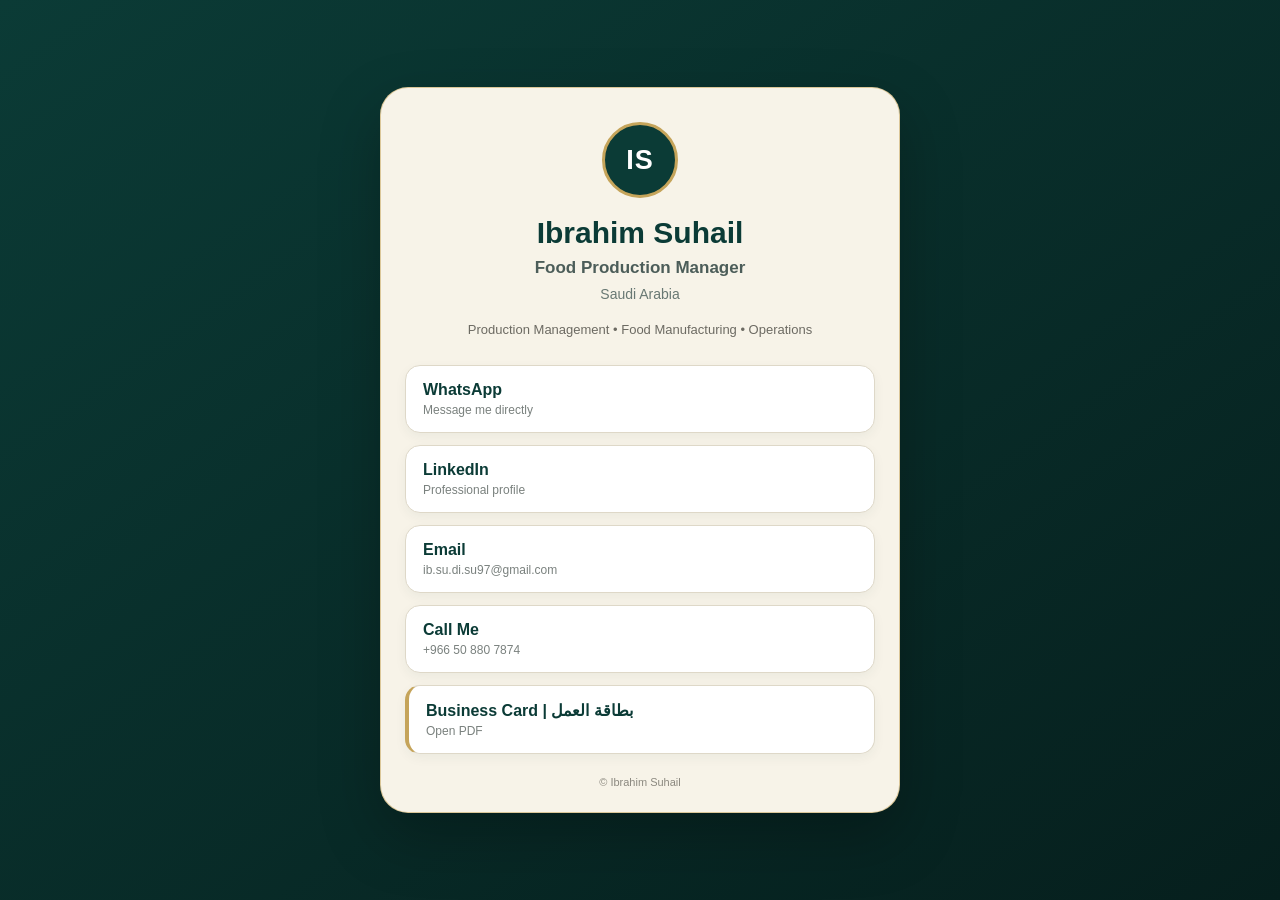
==== index.html @ ab5bf085 "Remove placeholder note for CV button Removed note about CV button placeholder." ====
<!doctype html>
<html lang="en" dir="ltr">
<head>
  <meta charset="utf-8">
  <meta name="viewport" content="width=device-width, initial-scale=1">
  <meta name="theme-color" content="#0b3b36">
  <meta name="description" content="Ibrahim Suhail — Food Production Manager | Saudi Arabia">
  <title>Ibrahim Suhail | Food Production Manager</title>
  <link rel="stylesheet" href="style.css">
</head>
<body>
  <main class="wrap">
    <section class="card">
      <div class="monogram">IS</div>
      <h1>Ibrahim Suhail</h1>
      <h2>Food Production Manager</h2>
      <p class="location">Saudi Arabia</p>
      <p class="tagline">Production Management • Food Manufacturing • Operations</p>

      <nav class="links" aria-label="Professional links">
        <a class="link" href="https://wa.me/966508807874?text=Hello%20Ibrahim%20Suhail%2C%20I%20would%20like%20to%20contact%20you." target="_blank" rel="noopener">
          <span>WhatsApp</span><small>Message me directly</small>
        </a>
        <a class="link" href="https://www.linkedin.com/in/ibrahim-suhail-802161335" target="_blank" rel="noopener">
          <span>LinkedIn</span><small>Professional profile</small>
        </a>
        <a class="link" href="mailto:ib.su.di.su97@gmail.com">
          <span>Email</span><small>ib.su.di.su97@gmail.com</small>
        </a>
        <a class="link" href="tel:+966508807874">
          <span>Call Me</span><small>+966 50 880 7874</small>
        </a>
       
        <a class="link file" href="assets/Ibrahim_Suhail_Business_Card.pdf" target="_blank">
          <span>Business Card | بطاقة العمل</span><small>Open PDF</small>
        </a>
      </nav>

      <footer>© Ibrahim Suhail</footer>
    </section>
  </main>
</body>
</html>
---- style.css ----
*{box-sizing:border-box}
:root{--green:#0b3b36;--green2:#105249;--gold:#c5a45a;--cream:#f7f3e8;--ink:#17312d}
html,body{margin:0;min-height:100%;font-family:Arial,"Helvetica Neue",sans-serif;background:linear-gradient(145deg,var(--green),#061f1d);color:var(--ink)}
body{min-height:100vh;display:grid;place-items:center;padding:28px 16px}
.wrap{width:min(100%,520px)}
.card{background:var(--cream);border:1px solid rgba(197,164,90,.55);border-radius:28px;padding:34px 24px 24px;box-shadow:0 24px 60px rgba(0,0,0,.25);text-align:center}
.monogram{width:76px;height:76px;border-radius:50%;display:grid;place-items:center;margin:0 auto 18px;background:var(--green);color:#fff;border:3px solid var(--gold);font-size:27px;font-weight:700;letter-spacing:1px}
h1{margin:0;font-size:30px;color:var(--green)}
h2{margin:8px 0 0;font-size:17px;font-weight:600;color:#4c5d59}
.location{margin:8px 0 0;font-size:14px;color:#687873}
.tagline{margin:18px auto 24px;max-width:410px;font-size:13px;line-height:1.55;color:#6c6a62}
.links{display:grid;gap:12px}
.link{text-decoration:none;text-align:left;padding:15px 17px;border:1px solid #ded8c8;border-radius:15px;background:#fff;color:var(--green);transition:.18s ease;box-shadow:0 4px 12px rgba(11,59,54,.05)}
.link:hover,.link:focus{transform:translateY(-2px);border-color:var(--gold);box-shadow:0 8px 20px rgba(11,59,54,.10)}
.link span{display:block;font-weight:700;font-size:16px}
.link small{display:block;margin-top:4px;color:#7a817e;font-size:12px}
.file{border-left:4px solid var(--gold)}
.note{margin:18px 4px 0;font-size:11px;line-height:1.45;color:#8b887f}
footer{margin-top:22px;font-size:11px;color:#8b887f}
@media(max-width:420px){.card{padding:28px 17px 20px;border-radius:22px}h1{font-size:26px}}
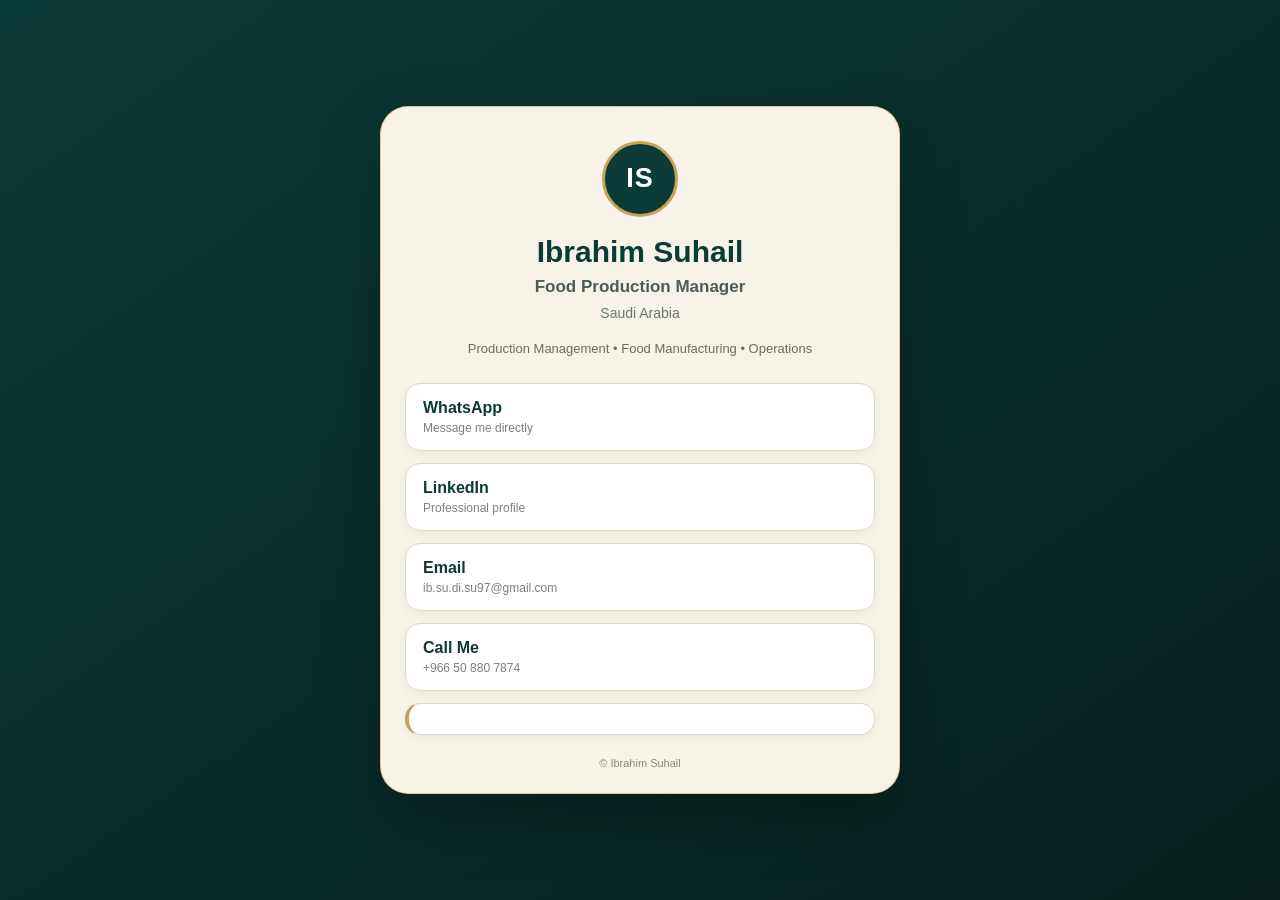
==== commit a34c9433: "Remove business card link from index.html Removed the link to the business card PDF." ====
--- a/index.html
+++ b/index.html
@@ -32,7 +32,6 @@
         </a>
        
         <a class="link file" href="assets/Ibrahim_Suhail_Business_Card.pdf" target="_blank">
-          <span>Business Card | بطاقة العمل</span><small>Open PDF</small>
         </a>
       </nav>
 
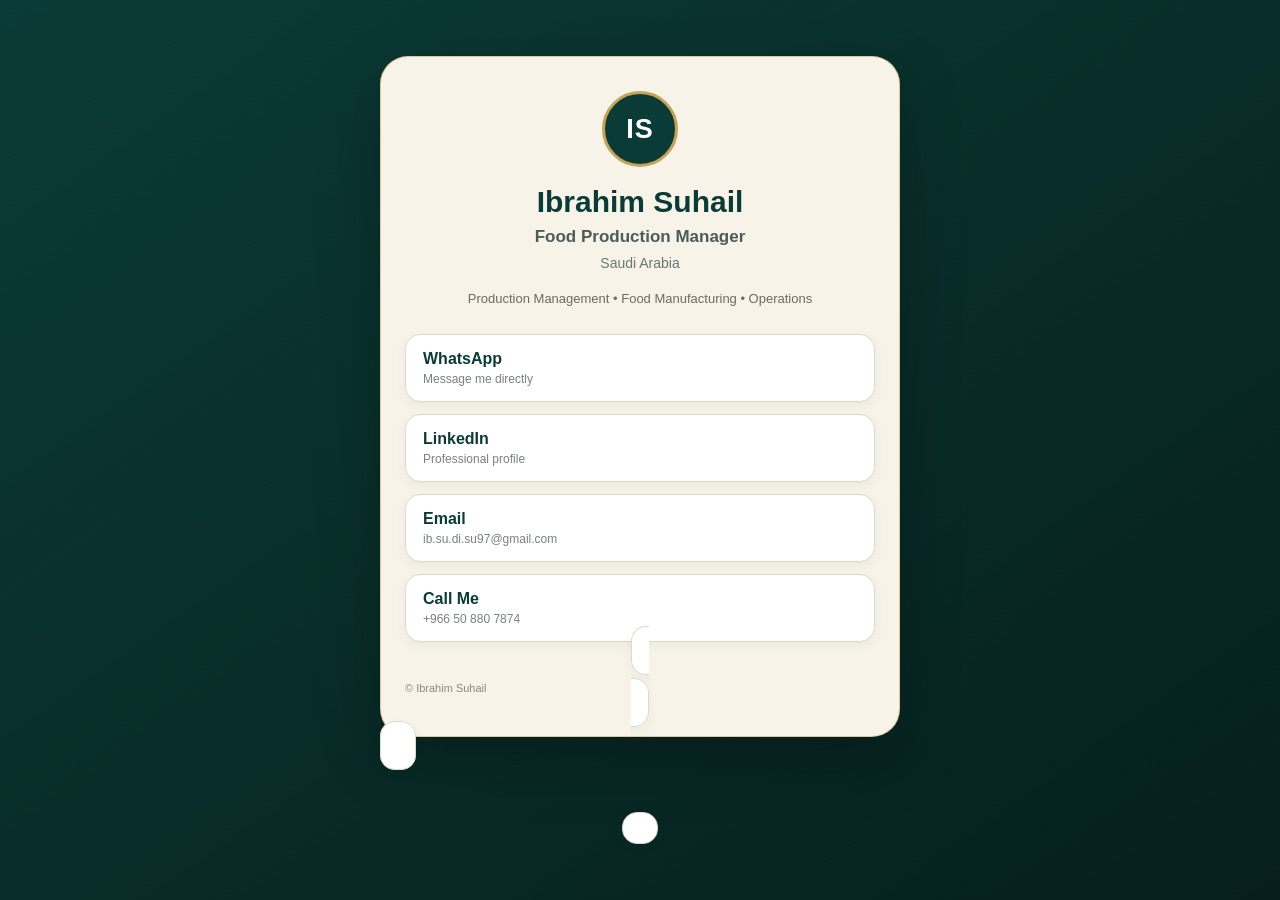
==== commit 8ce4cc47: "Remove business card PDF link from index.html Removed link to business card PDF from the footer." ====
--- a/index.html
+++ b/index.html
@@ -29,10 +29,6 @@
         </a>
         <a class="link" href="tel:+966508807874">
           <span>Call Me</span><small>+966 50 880 7874</small>
-        </a>
-       
-        <a class="link file" href="assets/Ibrahim_Suhail_Business_Card.pdf" target="_blank">
-        </a>
       </nav>
 
       <footer>© Ibrahim Suhail</footer>
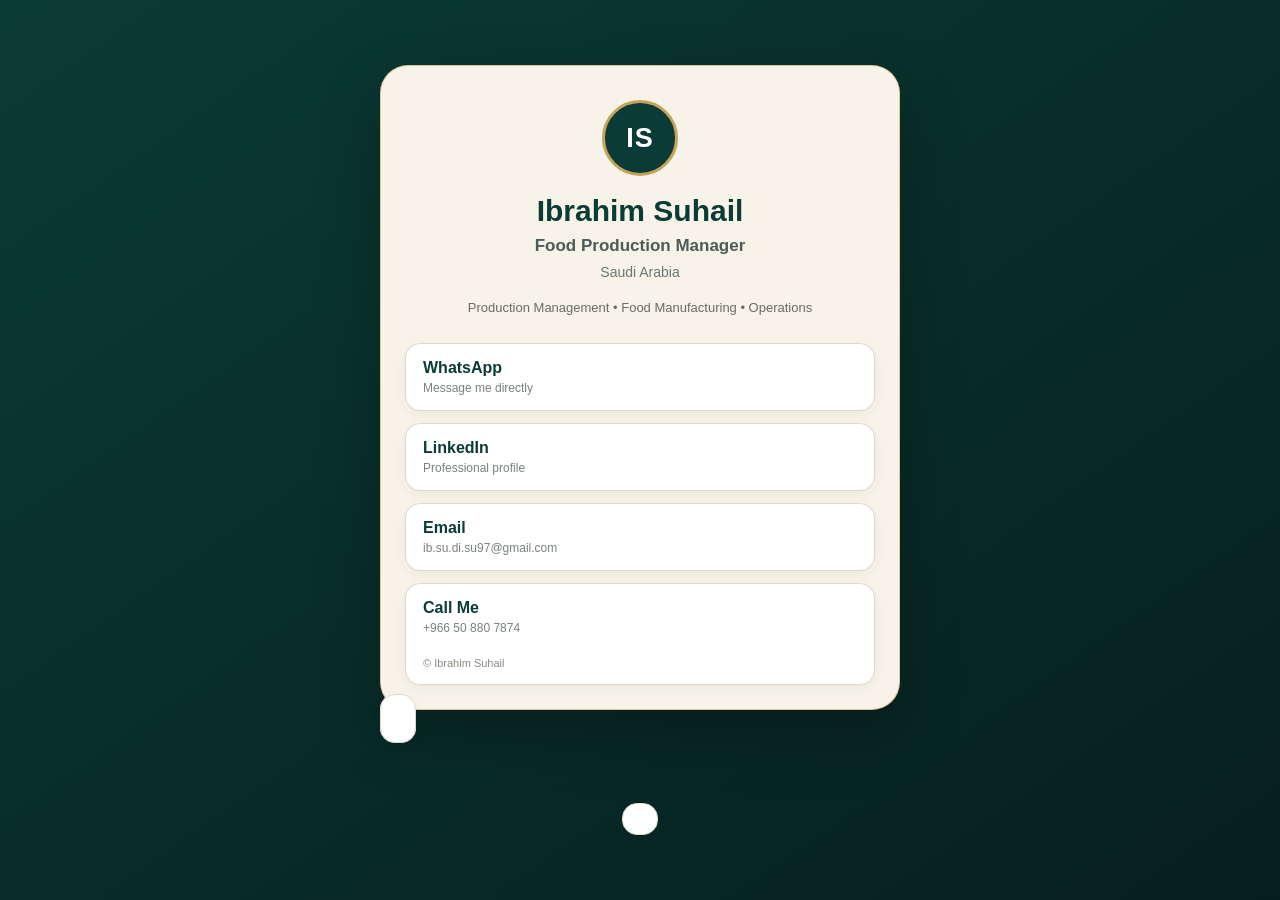
==== commit c03ff31e: "Update index.html" ====
--- a/index.html
+++ b/index.html
@@ -29,8 +29,6 @@
         </a>
         <a class="link" href="tel:+966508807874">
           <span>Call Me</span><small>+966 50 880 7874</small>
-      </nav>
-
       <footer>© Ibrahim Suhail</footer>
     </section>
   </main>
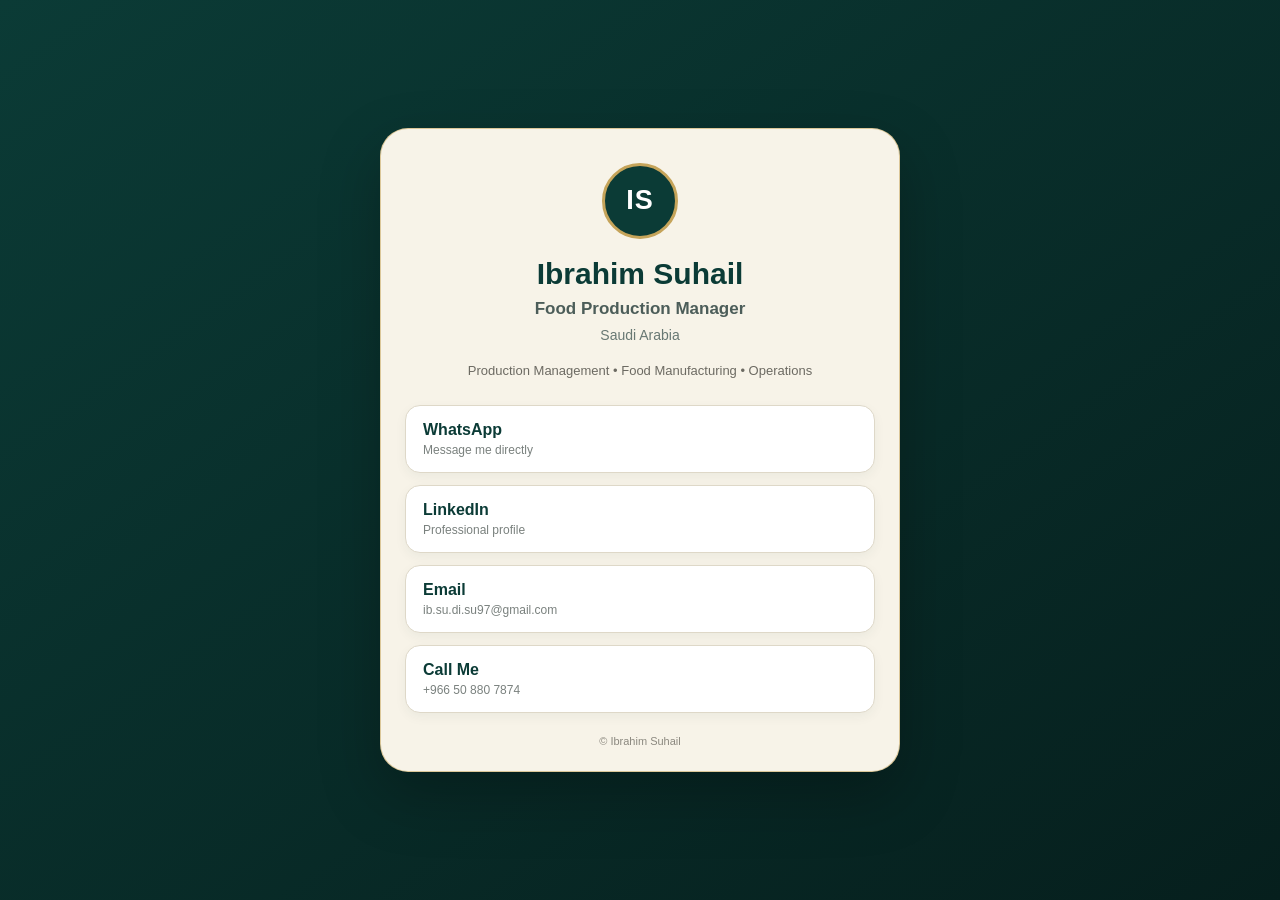
==== commit 4253036a: "Update index.html" ====
--- a/index.html
+++ b/index.html
@@ -8,28 +8,56 @@
   <title>Ibrahim Suhail | Food Production Manager</title>
   <link rel="stylesheet" href="style.css">
 </head>
+
 <body>
   <main class="wrap">
     <section class="card">
+
       <div class="monogram">IS</div>
+
       <h1>Ibrahim Suhail</h1>
       <h2>Food Production Manager</h2>
+
       <p class="location">Saudi Arabia</p>
-      <p class="tagline">Production Management • Food Manufacturing • Operations</p>
+
+      <p class="tagline">
+        Production Management • Food Manufacturing • Operations
+      </p>
 
       <nav class="links" aria-label="Professional links">
-        <a class="link" href="https://wa.me/966508807874?text=Hello%20Ibrahim%20Suhail%2C%20I%20would%20like%20to%20contact%20you." target="_blank" rel="noopener">
-          <span>WhatsApp</span><small>Message me directly</small>
+
+        <a class="link"
+           href="https://wa.me/966508807874?text=Hello%20Ibrahim%20Suhail%2C%20I%20would%20like%20to%20contact%20you."
+           target="_blank"
+           rel="noopener">
+          <span>WhatsApp</span>
+          <small>Message me directly</small>
         </a>
-        <a class="link" href="https://www.linkedin.com/in/ibrahim-suhail-802161335" target="_blank" rel="noopener">
-          <span>LinkedIn</span><small>Professional profile</small>
+
+        <a class="link"
+           href="https://www.linkedin.com/in/ibrahim-suhail-802161335"
+           target="_blank"
+           rel="noopener">
+          <span>LinkedIn</span>
+          <small>Professional profile</small>
         </a>
-        <a class="link" href="mailto:ib.su.di.su97@gmail.com">
-          <span>Email</span><small>ib.su.di.su97@gmail.com</small>
+
+        <a class="link"
+           href="mailto:ib.su.di.su97@gmail.com">
+          <span>Email</span>
+          <small>ib.su.di.su97@gmail.com</small>
         </a>
-        <a class="link" href="tel:+966508807874">
-          <span>Call Me</span><small>+966 50 880 7874</small>
+
+        <a class="link"
+           href="tel:+966508807874">
+          <span>Call Me</span>
+          <small>+966 50 880 7874</small>
+        </a>
+
+      </nav>
+
       <footer>© Ibrahim Suhail</footer>
+
     </section>
   </main>
 </body>
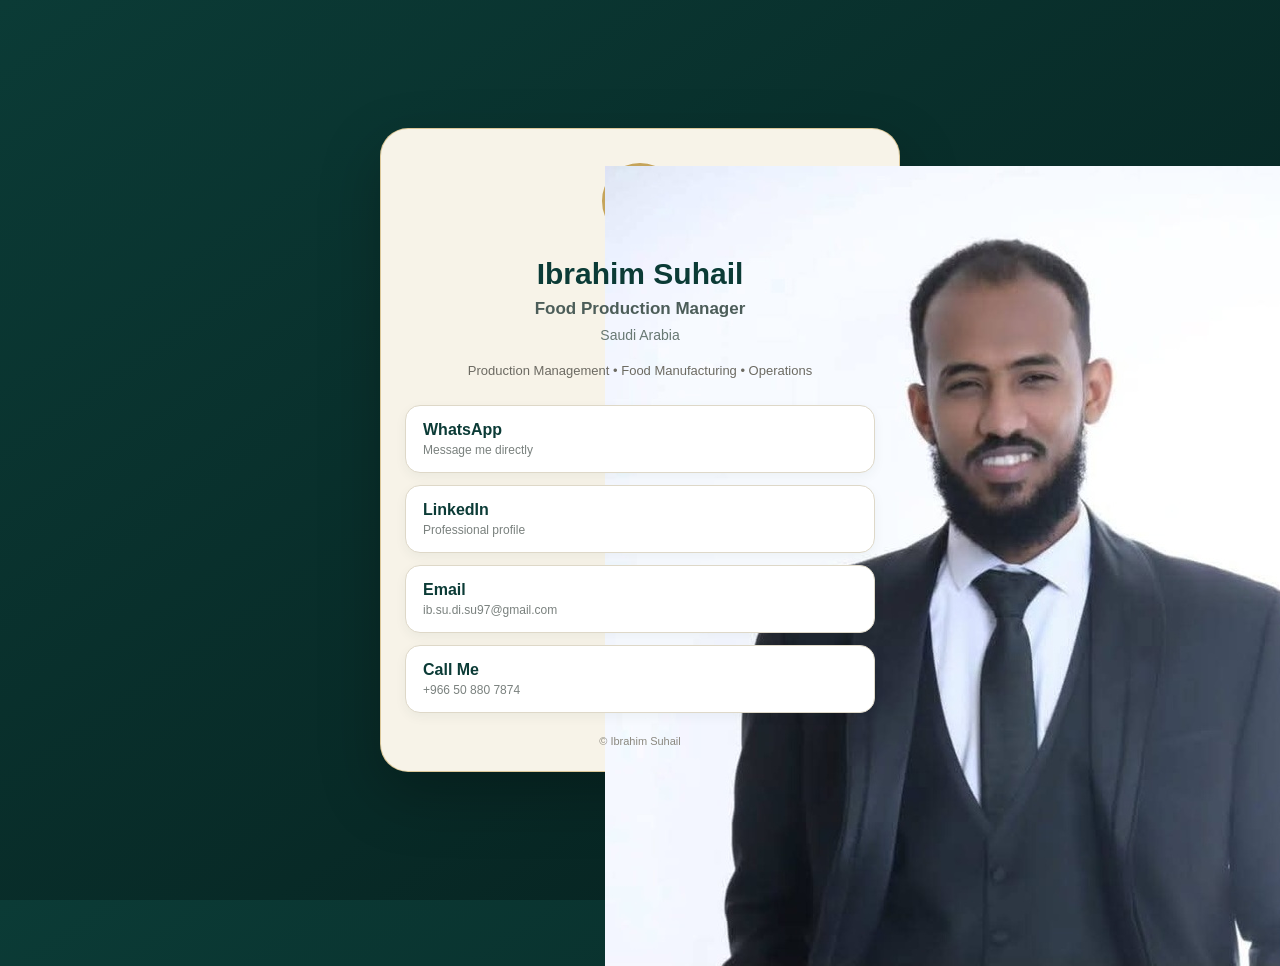
==== commit b15f0227: "Update index.html" ====
--- a/index.html
+++ b/index.html
@@ -13,7 +13,9 @@
   <main class="wrap">
     <section class="card">
 
-      <div class="monogram">IS</div>
+    <div class="monogram">
+  <img src="profile.jpg" alt="Ibrahim Suhail">
+</div>
 
       <h1>Ibrahim Suhail</h1>
       <h2>Food Production Manager</h2>
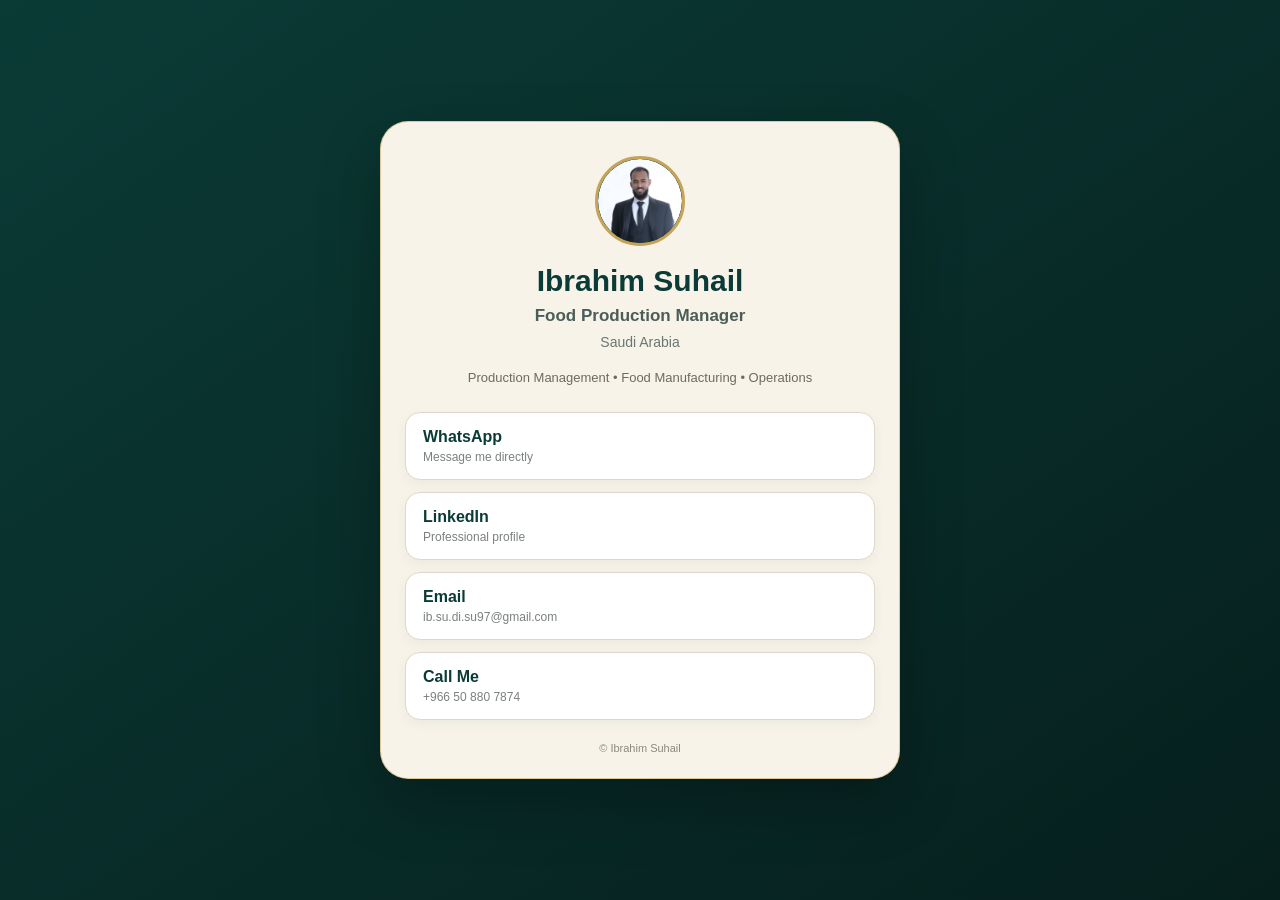
==== commit b7150407: "Update index.html" ====
--- a/index.html
+++ b/index.html
@@ -13,8 +13,27 @@
   <main class="wrap">
     <section class="card">
 
-    <div class="monogram">
-  <img src="profile.jpg" alt="Ibrahim Suhail">
+   <div style="
+  width:90px;
+  height:90px;
+  margin:0 auto 18px;
+  border:3px solid #c5a45a;
+  border-radius:50%;
+  overflow:hidden;
+  background:#0b3b36;
+">
+  <img
+    src="profile.jpg"
+    alt="Ibrahim Suhail"
+    style="
+      width:100%;
+      height:100%;
+      display:block;
+      object-fit:cover;
+      object-position:center 18%;
+      border-radius:50%;
+    "
+  >
 </div>
 
       <h1>Ibrahim Suhail</h1>
--- a/style.css
+++ b/style.css
@@ -1,20 +1,158 @@
-*{box-sizing:border-box}
-:root{--green:#0b3b36;--green2:#105249;--gold:#c5a45a;--cream:#f7f3e8;--ink:#17312d}
-html,body{margin:0;min-height:100%;font-family:Arial,"Helvetica Neue",sans-serif;background:linear-gradient(145deg,var(--green),#061f1d);color:var(--ink)}
-body{min-height:100vh;display:grid;place-items:center;padding:28px 16px}
-.wrap{width:min(100%,520px)}
-.card{background:var(--cream);border:1px solid rgba(197,164,90,.55);border-radius:28px;padding:34px 24px 24px;box-shadow:0 24px 60px rgba(0,0,0,.25);text-align:center}
-.monogram{width:76px;height:76px;border-radius:50%;display:grid;place-items:center;margin:0 auto 18px;background:var(--green);color:#fff;border:3px solid var(--gold);font-size:27px;font-weight:700;letter-spacing:1px}
-h1{margin:0;font-size:30px;color:var(--green)}
-h2{margin:8px 0 0;font-size:17px;font-weight:600;color:#4c5d59}
-.location{margin:8px 0 0;font-size:14px;color:#687873}
-.tagline{margin:18px auto 24px;max-width:410px;font-size:13px;line-height:1.55;color:#6c6a62}
-.links{display:grid;gap:12px}
-.link{text-decoration:none;text-align:left;padding:15px 17px;border:1px solid #ded8c8;border-radius:15px;background:#fff;color:var(--green);transition:.18s ease;box-shadow:0 4px 12px rgba(11,59,54,.05)}
-.link:hover,.link:focus{transform:translateY(-2px);border-color:var(--gold);box-shadow:0 8px 20px rgba(11,59,54,.10)}
-.link span{display:block;font-weight:700;font-size:16px}
-.link small{display:block;margin-top:4px;color:#7a817e;font-size:12px}
-.file{border-left:4px solid var(--gold)}
-.note{margin:18px 4px 0;font-size:11px;line-height:1.45;color:#8b887f}
-footer{margin-top:22px;font-size:11px;color:#8b887f}
-@media(max-width:420px){.card{padding:28px 17px 20px;border-radius:22px}h1{font-size:26px}}
+* {
+  box-sizing: border-box;
+}
+
+:root {
+  --green: #0b3b36;
+  --green2: #105249;
+  --gold: #c5a45a;
+  --cream: #f7f3e8;
+  --ink: #17312d;
+}
+
+html, body {
+  margin: 0;
+  min-height: 100%;
+  font-family: Arial, "Helvetica Neue", sans-serif;
+  background: linear-gradient(145deg, var(--green), #061f1d);
+  color: var(--ink);
+}
+
+body {
+  min-height: 100vh;
+  display: grid;
+  place-items: center;
+  padding: 28px 16px;
+}
+
+.wrap {
+  width: min(100%, 520px);
+}
+
+.card {
+  background: var(--cream);
+  border: 1px solid rgba(197,164,90,.55);
+  border-radius: 28px;
+  padding: 34px 24px 24px;
+  box-shadow: 0 24px 60px rgba(0,0,0,.25);
+  text-align: center;
+}
+
+/* PROFILE PHOTO */
+.monogram {
+  width: 90px;
+  height: 90px;
+  margin: 0 auto 18px;
+  padding: 0;
+  border: 3px solid var(--gold);
+  border-radius: 50%;
+  overflow: hidden;
+  background: var(--green);
+  display: block;
+}
+
+.monogram img {
+  width: 100%;
+  height: 100%;
+  display: block;
+  object-fit: cover;
+  object-position: center 18%;
+  border-radius: 50%;
+}
+
+h1 {
+  margin: 0;
+  font-size: 30px;
+  color: var(--green);
+}
+
+h2 {
+  margin: 8px 0 0;
+  font-size: 17px;
+  font-weight: 600;
+  color: #4c5d59;
+}
+
+.location {
+  margin: 8px 0 0;
+  font-size: 14px;
+  color: #687873;
+}
+
+.tagline {
+  margin: 18px auto 24px;
+  max-width: 410px;
+  font-size: 13px;
+  line-height: 1.55;
+  color: #6c6a62;
+}
+
+.links {
+  display: grid;
+  gap: 12px;
+}
+
+.link {
+  text-decoration: none;
+  text-align: left;
+  padding: 15px 17px;
+  border: 1px solid #ded8c8;
+  border-radius: 15px;
+  background: #fff;
+  color: var(--green);
+  transition: .18s ease;
+  box-shadow: 0 4px 12px rgba(11,59,54,.05);
+}
+
+.link:hover,
+.link:focus {
+  transform: translateY(-2px);
+  border-color: var(--gold);
+  box-shadow: 0 8px 20px rgba(11,59,54,.10);
+}
+
+.link span {
+  display: block;
+  font-weight: 700;
+  font-size: 16px;
+}
+
+.link small {
+  display: block;
+  margin-top: 4px;
+  color: #7a817e;
+  font-size: 12px;
+}
+
+.file {
+  border-left: 4px solid var(--gold);
+}
+
+.note {
+  margin: 18px 4px 0;
+  font-size: 11px;
+  line-height: 1.45;
+  color: #8b887f;
+}
+
+footer {
+  margin-top: 22px;
+  font-size: 11px;
+  color: #8b887f;
+}
+
+@media (max-width: 420px) {
+  .card {
+    padding: 28px 17px 20px;
+    border-radius: 22px;
+  }
+
+  h1 {
+    font-size: 26px;
+  }
+
+  .monogram {
+    width: 84px;
+    height: 84px;
+  }
+}
